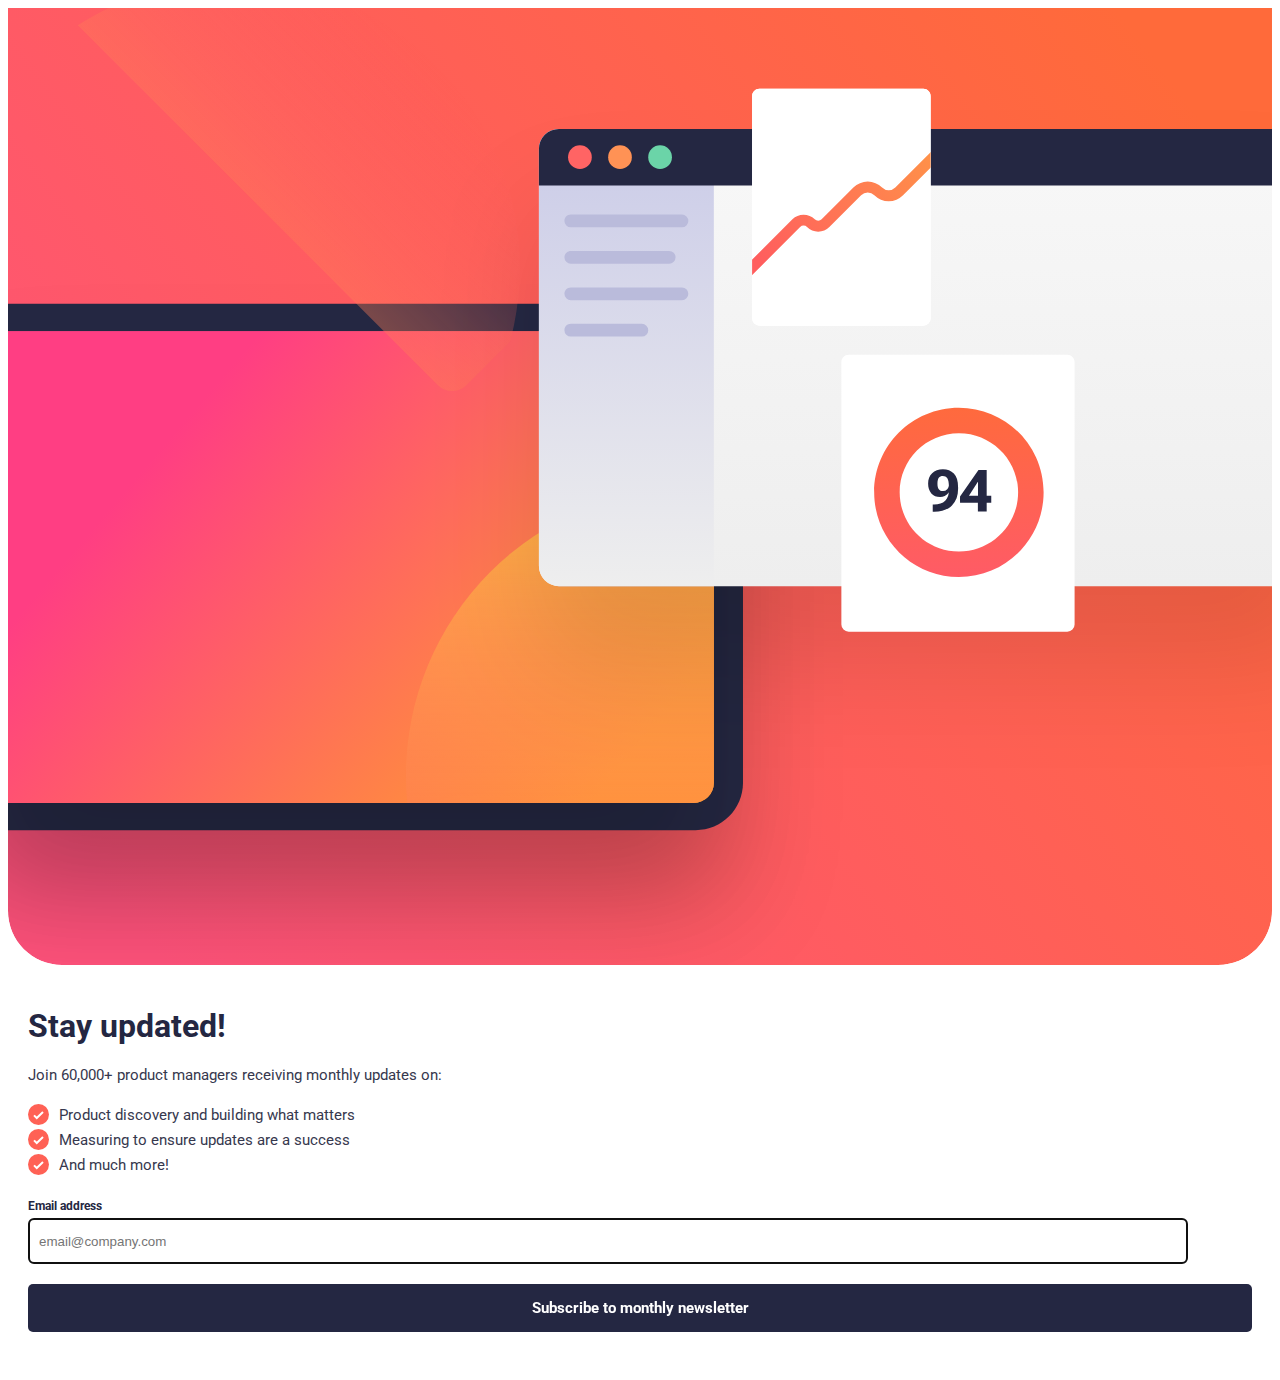
==== index.html @ ce94cdbd "Project Start" ====
<!DOCTYPE html>
<html lang="en">
  <head>
    <meta charset="UTF-8" />
    <meta name="viewport" content="width=device-width, initial-scale=1.0" />
    <link rel="stylesheet" type="text/css" href="./index-style.css" />
    <title>Newsletter sign-up form with success message</title>
  </head>
  <body>
    <div>
      <div>
        <img
          src="./assets/images/illustration-sign-up-desktop.svg"
          alt="illustration"
          class="desktop-picture"
        />
        <img
          src="./assets/images/illustration-sign-up-mobile.svg"
          alt="illustration"
          class="mobile-picture"
        />
      </div>

      <div class="text-wrap">
        <div>
          <h1 class="title">Stay updated!</h1>
        </div>

        <div class="intro-wrap">
          Join 60,000+ product managers receiving monthly updates on:
        </div>

        <div class="list-wrap">
          <div class="list-align">
            <div><img src="./assets/images/icon-list.svg" alt="list" /></div>
            <div class="list-text">
              Product discovery and building what matters
            </div>
          </div>

          <div class="list-align">
            <div><img src="./assets/images/icon-list.svg" alt="list" /></div>
            <div class="list-text">
              Measuring to ensure updates are a success
            </div>
          </div>

          <div class="list-align">
            <div><img src="./assets/images/icon-list.svg" alt="list" /></div>
            <div class="list-text">And much more!</div>
          </div>
        </div>

        <div class="form-wrap">
          Email address
          <form>
            <input
              autocomplete="off"
              autofocus
              placeholder="email@company.com"
            />
          </form>
        </div>

        <div class="subscribe-wrap">Subscribe to monthly newsletter</div>
      </div>
    </div>
  </body>
</html>
---- index-style.css ----
@import url("https://fonts.googleapis.com/css2?family=Roboto:wght@400;700&display=swap");

.desktop-picture {
  display: none;
}

.form-wrap{
    display: flex;
    flex-direction: column;
    color: hsl(234, 29%, 20%);
    font-weight: 700;
    font-size: 12px;
}

input{
    height: 1.5rem;
    width: 93%;
    border: solid 1px hsl(231, 7%, 60%);
    border-radius: 5px;
    margin-top: 5px;
    padding: 10px;
}

.intro-wrap {
  font-weight: 400;
  font-size: 15px;
  color: hsl(235, 18%, 26%);
}

.list-text {
  font-size: 15px;
  font-weight: 400;
  color: hsl(235, 18%, 26%);
  line-height: 1.5;
  margin-left: 10px;
}

.list-align {
  display: flex;
  flex-direction: row;
  align-items: flex-start;
}

.list-wrap {
  margin-top: 20px;
  margin-bottom: 20px;
}

.mobile-picture {
  display: flex;
  width: 100%;
}

.title {
  color: hsl(234, 29%, 20%);
}

.text-wrap {
  padding: 20px;
  font-family: "Roboto", sans-serif;
}

.subscribe-wrap{
    background-color: hsl(234, 29%, 20%);
    height: 3rem;
    border-radius: 5px;
    margin-top: 20px;
    margin-bottom: 20px;
    display: flex;
    align-items: center;
    justify-content: center;
    color: white;
    font-size: 15px;
    font-weight: 700;
}
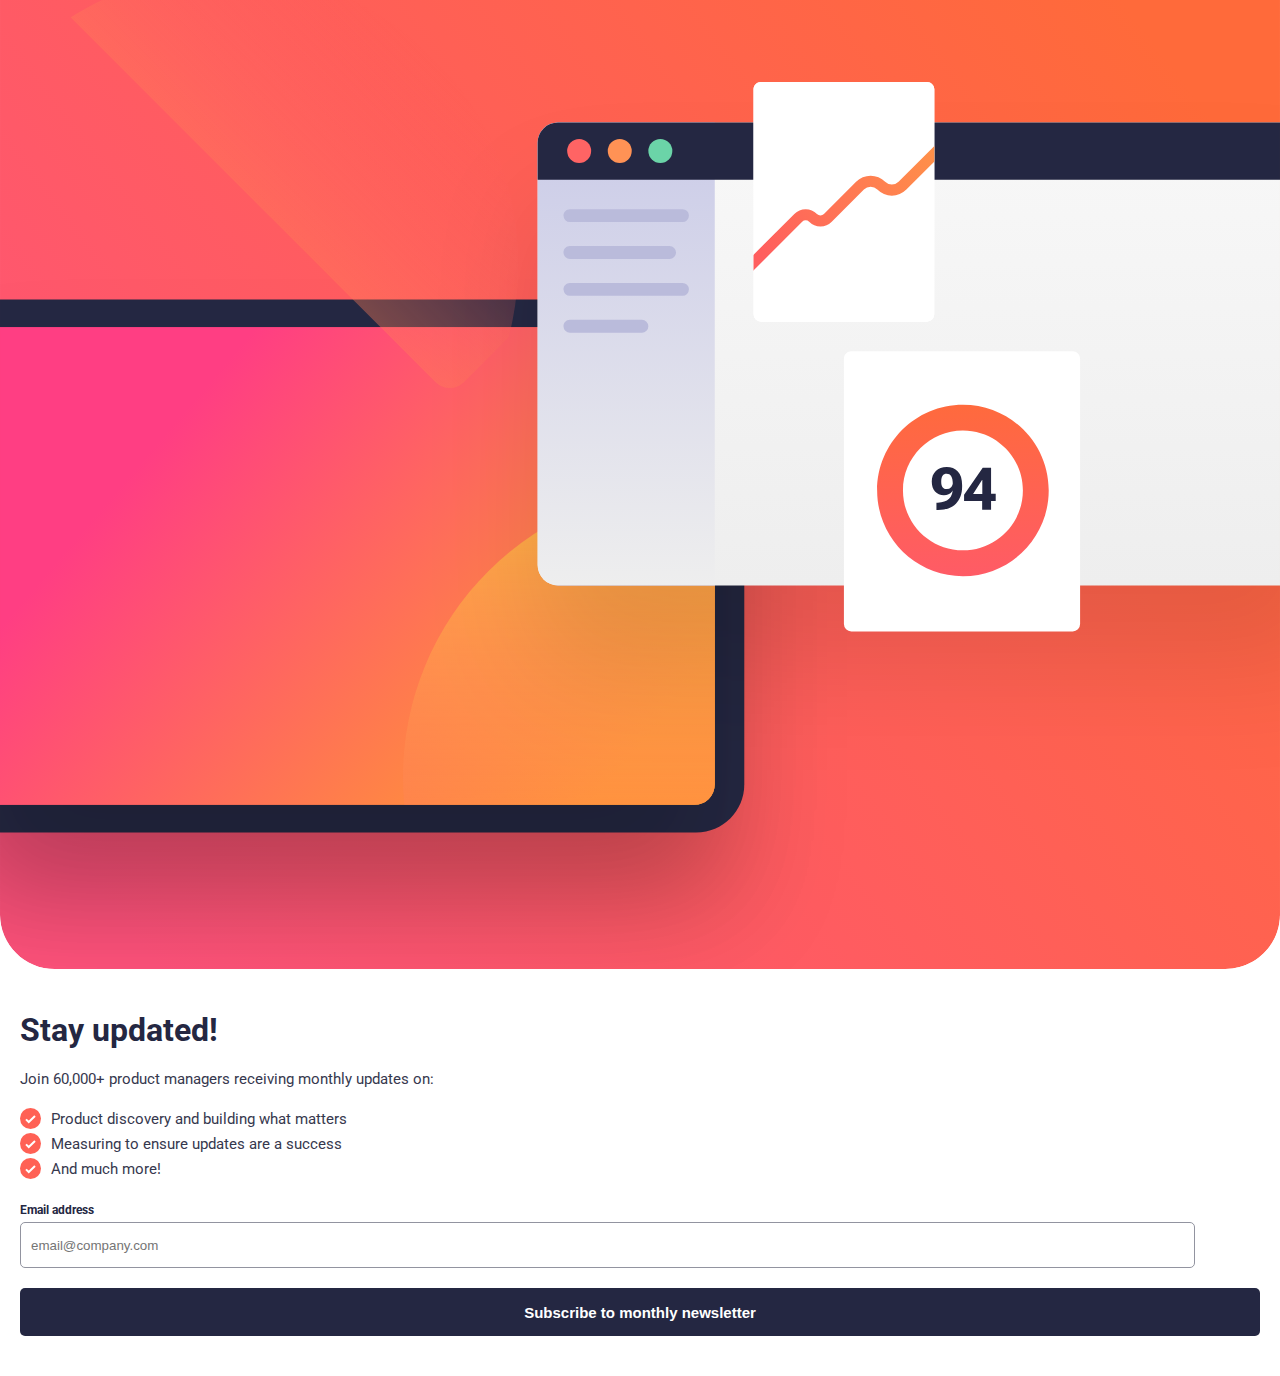
==== commit 8f01f443: "JS code finalised" ====
--- a/index.html
+++ b/index.html
@@ -7,63 +7,73 @@
     <title>Newsletter sign-up form with success message</title>
   </head>
   <body>
-    <div>
-      <div>
+    <div class="main-wrap">
+      <div class="elements-wrap">
+        <div>
+          <img
+            src="./assets/images/illustration-sign-up-mobile.svg"
+            alt="illustration"
+            class="mobile-picture"
+          />
+        </div>
+
+        <div class="text-wrap">
+          <div>
+            <h1 class="title">Stay updated!</h1>
+          </div>
+
+          <div class="intro-wrap">
+            Join 60,000+ product managers receiving monthly updates on:
+          </div>
+
+          <div class="list-wrap">
+            <div class="list-align">
+              <div><img src="./assets/images/icon-list.svg" alt="list" /></div>
+              <div class="list-text">
+                Product discovery and building what matters
+              </div>
+            </div>
+
+            <div class="list-align">
+              <div><img src="./assets/images/icon-list.svg" alt="list" /></div>
+              <div class="list-text">
+                Measuring to ensure updates are a success
+              </div>
+            </div>
+
+            <div class="list-align">
+              <div><img src="./assets/images/icon-list.svg" alt="list" /></div>
+              <div class="list-text">And much more!</div>
+            </div>
+          </div>
+          <form name="emailAddress">
+            <div class="form-wrap">
+             <div class="validity"> 
+              <div id="Valid">Email address</div>
+              <div id="Invalid" class="invalid"> Valid email required</div>
+            </div>
+              <input
+                autocomplete="off"
+                placeholder="email@company.com"
+                id="email"
+                type="email"
+                name="Email"
+              />
+            </div>
+            <div>
+                <button type="submit" class="subscribe-wrap">
+                  Subscribe to monthly newsletter
+                </button>            
+            </div>
+          </form>
+        </div>
         <img
           src="./assets/images/illustration-sign-up-desktop.svg"
           alt="illustration"
           class="desktop-picture"
         />
-        <img
-          src="./assets/images/illustration-sign-up-mobile.svg"
-          alt="illustration"
-          class="mobile-picture"
-        />
-      </div>
-
-      <div class="text-wrap">
-        <div>
-          <h1 class="title">Stay updated!</h1>
-        </div>
-
-        <div class="intro-wrap">
-          Join 60,000+ product managers receiving monthly updates on:
-        </div>
-
-        <div class="list-wrap">
-          <div class="list-align">
-            <div><img src="./assets/images/icon-list.svg" alt="list" /></div>
-            <div class="list-text">
-              Product discovery and building what matters
-            </div>
-          </div>
-
-          <div class="list-align">
-            <div><img src="./assets/images/icon-list.svg" alt="list" /></div>
-            <div class="list-text">
-              Measuring to ensure updates are a success
-            </div>
-          </div>
-
-          <div class="list-align">
-            <div><img src="./assets/images/icon-list.svg" alt="list" /></div>
-            <div class="list-text">And much more!</div>
-          </div>
-        </div>
-
-        <div class="form-wrap">
-          Email address
-          <form>
-            <input
-              autocomplete="off"
-              autofocus
-              placeholder="email@company.com"
-            />
-          </form>
-        </div>
-
-        <div class="subscribe-wrap">Subscribe to monthly newsletter</div>
       </div>
     </div>
+    <script src="./index.js"></script>
   </body>
 </html>
--- a/index-style.css
+++ b/index-style.css
@@ -1,4 +1,14 @@
 @import url("https://fonts.googleapis.com/css2?family=Roboto:wght@400;700&display=swap");
+
+body{
+  margin: 0;
+  padding: 0;
+}
+
+a {
+color: white;
+text-decoration: none;
+}
 
 .desktop-picture {
   display: none;
@@ -21,6 +31,18 @@
     padding: 10px;
 }
 
+input:invalid {
+  border: solid 1px hsl(4, 100%, 67%);
+  background-color: hsl(4, 100%, 87%); 
+  color: hsl(4, 100%, 67%);
+}
+
+.invalid{
+  display: none;
+  color: hsl(4, 100%, 67%);
+}
+
+
 .intro-wrap {
   font-weight: 400;
   font-size: 15px;
@@ -63,6 +85,8 @@
 .subscribe-wrap{
     background-color: hsl(234, 29%, 20%);
     height: 3rem;
+    width: 100%;
+    border: none;
     border-radius: 5px;
     margin-top: 20px;
     margin-bottom: 20px;
@@ -72,4 +96,136 @@
     color: white;
     font-size: 15px;
     font-weight: 700;
+}
+
+.validity{
+
+display: flex;
+justify-content: space-between;
+}
+
+
+@media only screen and (min-width:1300px){
+
+  body{
+    margin: 0;
+    padding: 0;
+}
+
+    a {
+    color: white;
+    text-decoration: none;
+    }
+    
+    .desktop-picture {
+      display: block;
+    }
+
+    .elements-wrap{
+      display: flex;
+      justify-content: center;
+      align-items: center;
+      height: 600px;
+      width: 800px;
+      margin-top: 5%;
+      margin-bottom: 5%;
+      background-color: white;
+      padding: 20px;
+      border-radius: 30px;
+    }
+
+    
+    .form-wrap{
+        display: flex;
+        flex-direction: column;
+        color: hsl(234, 29%, 20%);
+        font-weight: 700;
+        font-size: 12px;
+    }
+    
+    input{
+        height: 1.5rem;
+        width: 93%;
+        border: solid 1px hsl(231, 7%, 60%);
+        border-radius: 5px;
+        margin-top: 5px;
+        padding: 10px;
+    }
+
+    input:invalid {
+      border: solid 1px red;
+      background-color: rgb(255, 210, 210);
+    }
+    
+    .invalid{
+      display: none;
+      color: hsl(4, 100%, 67%);
+    }
+    
+    .intro-wrap {
+      font-weight: 400;
+      font-size: 15px;
+      color: hsl(235, 18%, 26%);
+    }
+    
+    .list-text {
+      font-size: 15px;
+      font-weight: 400;
+      color: hsl(235, 18%, 26%);
+      line-height: 1.5;
+      margin-left: 10px;
+    }
+    
+    .list-align {
+      display: flex;
+      flex-direction: row;
+      align-items: flex-start;
+    }
+    
+    .list-wrap {
+      margin-top: 20px;
+      margin-bottom: 20px;
+    }
+
+   .main-wrap{
+    display: flex;
+    align-items: center;
+    justify-content: center;
+    width: 100%;
+    height: 100%;
+    background-color: hsl(235, 18%, 26%);
+   }
+    
+    .mobile-picture {
+      display: none;
+    }
+    
+    .title {
+      color: hsl(234, 29%, 20%);
+    }
+    
+    .text-wrap {
+      padding: 20px;
+      font-family: "Roboto", sans-serif;
+    }
+    
+    .subscribe-wrap{
+        background-color: hsl(234, 29%, 20%);
+        height: 3rem;
+        border-radius: 5px;
+        margin-top: 20px;
+        margin-bottom: 20px;
+        display: flex;
+        align-items: center;
+        justify-content: center;
+        color: white;
+        font-size: 15px;
+        font-weight: 700;
+    }
+
+    .subscribe-wrap:hover{
+      background-image: linear-gradient(to right, hsl(4, 100%, 67%),rgb(255, 116, 106));
+      box-shadow: 0px 10px 15px hsl(4, 100%, 78%);
+    }
+
 }